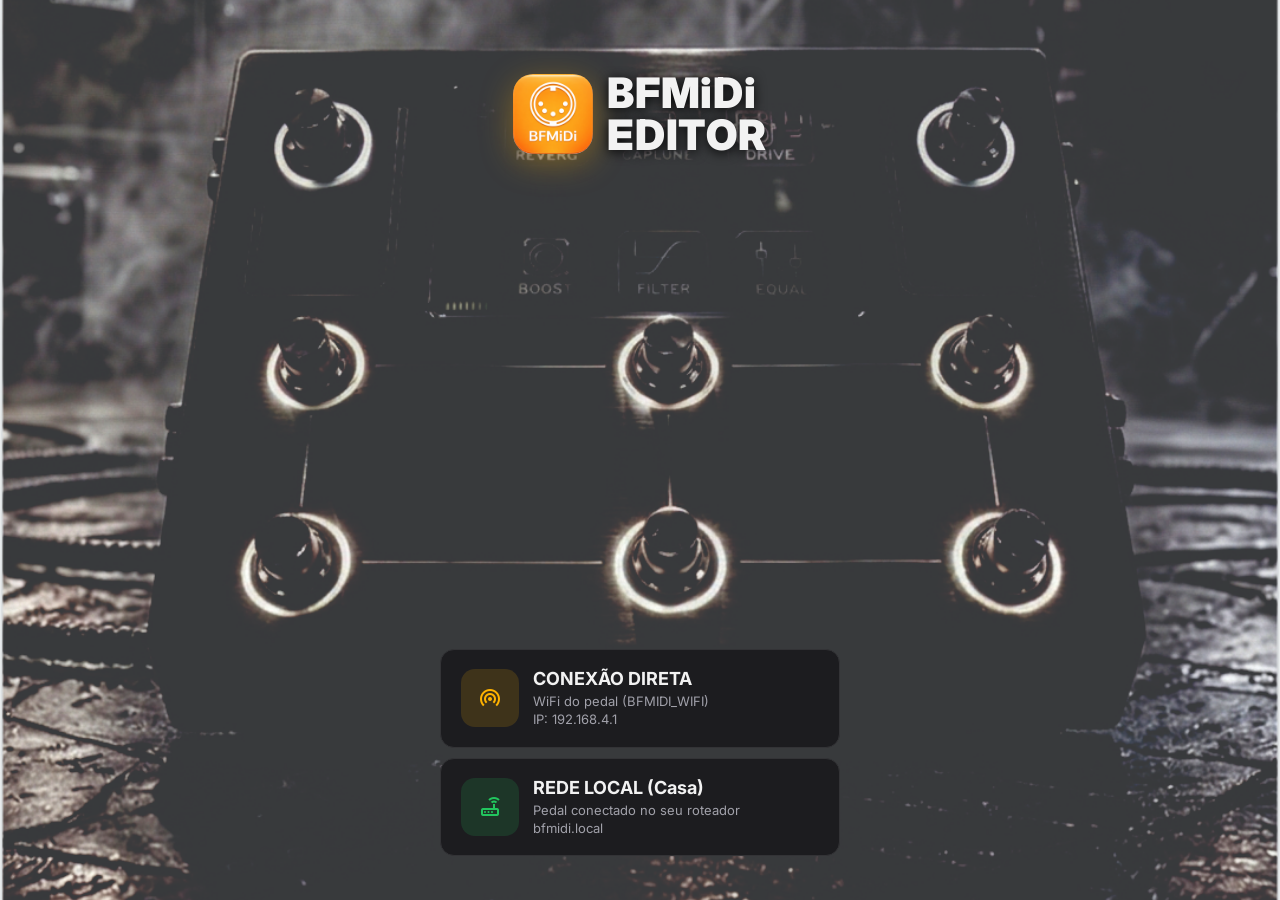
==== index.html @ 35f2f165 "deploy v28" ====
<!doctype html>
<html lang="pt-BR">
<head>
  <meta charset="utf-8" />
  <meta name="viewport" content="width=device-width, initial-scale=1, viewport-fit=cover" />
  <meta name="theme-color" content="#121214" />
  <meta name="mobile-web-app-capable" content="yes">
  <meta name="apple-mobile-web-app-capable" content="yes">
  <meta name="apple-mobile-web-app-status-bar-style" content="black-translucent">
  <meta name="apple-mobile-web-app-title" content="BFMIDI">
  <title>BFMIDI WiFi</title>
  <link rel="manifest" href="./manifest.json" />
  <link rel="apple-touch-icon" href="./assets/icons/icon-192.png" />
  <link href="https://fonts.googleapis.com/css2?family=Inter:wght@300;400;500;600;700;800&display=swap" rel="stylesheet" />
  <link href="https://fonts.googleapis.com/css2?family=Material+Symbols+Outlined:wght,FILL@100..700,0..1&display=swap" rel="stylesheet" />
  <style>
    :root {
      --bg-body: #121214;
      --bg-card: #1c1c1f;
      --bg-card-inner: #232326;
      --accent: #FFB300;
      --accent-hover: #ffc400;
      --accent-glow: rgba(255, 179, 0, 0.35);
      --text-primary: #f2f2f2;
      --text-secondary: #a1a1aa;
      --border-subtle: #333336;
      --ok: #22c55e;
      --warn: #f59e0b;
      --error: #ef4444;
    }

    * { box-sizing: border-box; margin: 0; padding: 0; }

    html, body {
      width: 100%; height: 100%;
      font-family: 'Inter', system-ui, -apple-system, sans-serif;
      background: var(--bg-body);
      color: var(--text-primary);
      -webkit-font-smoothing: antialiased;
      overflow: hidden;
    }

    /* ========== CONNECTION SCREEN ========== */
    #connectionScreen {
      position: fixed; inset: 0;
      display: flex; flex-direction: column;
      align-items: center; justify-content: space-between;
      z-index: 100;
      background: url('./back_app.jpg') center/cover no-repeat, var(--bg-body);
      padding: 0;
      transition: opacity 0.4s, transform 0.4s;
    }
    #connectionScreen.hidden {
      opacity: 0; transform: scale(0.95);
      pointer-events: none;
    }

    .conn-top {
      display: flex; flex-direction: row;
      align-items: center; gap: 14px;
      padding: 72px 24px 0;
      align-self: center;
    }

    .conn-logo {
      width: 80px; height: 80px;
      border-radius: 20px;
      overflow: hidden;
      flex-shrink: 0;
      box-shadow: 0 8px 32px var(--accent-glow);
    }
    .conn-logo img {
      width: 100%; height: 100%;
      object-fit: cover;
      display: block;
    }

    .conn-title {
      font-size: 42px; font-weight: 900;
      line-height: 1;
      letter-spacing: 0.02em;
      text-shadow: 0 2px 12px rgba(0,0,0,0.9);
      white-space: pre-line;
    }
    .conn-sub { display: none; }

    .conn-bottom {
      width: 100%;
      padding: 0 16px 44px;
      display: flex; flex-direction: column;
      align-items: center; gap: 10px;
    }

    .conn-options {
      display: flex; flex-direction: column;
      gap: 10px; width: 100%; max-width: 400px;
    }

    .conn-btn {
      display: flex; align-items: center; gap: 14px;
      padding: 18px 20px;
      background: var(--bg-card);
      border: 1px solid var(--border-subtle);
      border-radius: 14px;
      cursor: pointer;
      transition: all 0.25s;
      text-align: left;
      color: var(--text-primary);
      font-family: inherit;
    }
    .conn-btn:hover, .conn-btn:focus {
      border-color: var(--accent);
      box-shadow: 0 0 20px var(--accent-glow);
      transform: translateY(-2px);
    }
    .conn-btn:active {
      transform: translateY(0);
    }

    .conn-btn .icon-circle {
      width: 58px; height: 58px; flex-shrink: 0;
      border-radius: 14px;
      display: flex; align-items: center; justify-content: center;
      font-size: 30px;
    }
    .conn-btn.direct .icon-circle {
      background: rgba(255, 179, 0, 0.15);
      color: var(--accent);
    }
    .conn-btn.sta .icon-circle {
      background: rgba(34, 197, 94, 0.15);
      color: var(--ok);
    }

    .conn-btn-text h3 {
      font-size: 18px; font-weight: 700;
      margin-bottom: 3px;
    }
    .conn-btn-text p {
      font-size: 13px; color: var(--text-secondary);
      line-height: 1.4;
    }

    /* STA IP Input */
    .sta-input-row {
      display: none;
      flex-direction: column; gap: 10px;
      width: 100%; max-width: 340px;
      margin-top: 6px;
      animation: slideDown 0.3s ease;
    }
    .sta-input-row.visible { display: flex; }

    @keyframes slideDown {
      from { opacity: 0; transform: translateY(-8px); }
      to   { opacity: 1; transform: translateY(0); }
    }

    .sta-input-row input {
      width: 100%; padding: 14px 16px;
      background: var(--bg-card-inner);
      border: 1px solid var(--border-subtle);
      border-radius: 10px;
      color: var(--text-primary);
      font-family: 'Inter', monospace;
      font-size: 15px;
      outline: none;
      transition: border-color 0.2s;
    }
    .sta-input-row input:focus {
      border-color: var(--accent);
    }
    .sta-input-row input::placeholder {
      color: #555;
    }

    .sta-connect-btn {
      padding: 14px;
      background: var(--accent);
      color: #121214;
      border: none; border-radius: 10px;
      font-family: inherit;
      font-size: 14px; font-weight: 700;
      cursor: pointer;
      transition: background 0.2s, transform 0.15s;
    }
    .sta-connect-btn:hover { background: var(--accent-hover); }
    .sta-connect-btn:active { transform: scale(0.97); }

    /* ========== LOADING OVERLAY ========== */
    #loadingOverlay {
      position: fixed; inset: 0;
      display: none;
      flex-direction: column;
      align-items: center; justify-content: center;
      z-index: 200;
      background: rgba(18, 18, 20, 0.92);
      backdrop-filter: blur(8px);
    }
    #loadingOverlay.active { display: flex; }

    .spinner {
      width: 44px; height: 44px;
      border: 3px solid var(--border-subtle);
      border-top-color: var(--accent);
      border-radius: 50%;
      animation: spin 0.8s linear infinite;
      margin-bottom: 16px;
    }
    @keyframes spin { to { transform: rotate(360deg); } }

    .loading-text {
      font-size: 14px; color: var(--text-secondary);
    }

    /* ========== APP SHELL ========== */
    #appShell {
      display: none;
      flex-direction: column;
      width: 100%; height: 100%;
    }
    #appShell.active { display: flex; }

    /* Top Bar */
    .top-bar {
      display: flex; align-items: center;
      height: 52px; flex-shrink: 0;
      padding: 0 12px;
      background: var(--bg-card);
      border-bottom: 1px solid var(--border-subtle);
      gap: 10px;
    }
    .top-bar-logo {
      width: 32px; height: 32px;
      border-radius: 8px;
      background: linear-gradient(135deg, var(--accent) 0%, #e68a00 100%);
      display: flex; align-items: center; justify-content: center;
      font-size: 13px; font-weight: 800; color: #121214;
      flex-shrink: 0;
    }
    .top-bar-title {
      font-size: 15px; font-weight: 700;
      flex: 1;
    }
    .top-bar-status {
      display: flex; align-items: center; gap: 6px;
      font-size: 10px; font-weight: 600;
      color: var(--ok);
      text-transform: uppercase;
      letter-spacing: 0.5px;
    }
    .status-dot {
      width: 7px; height: 7px;
      border-radius: 50%;
      background: var(--ok);
      box-shadow: 0 0 6px var(--ok);
      animation: pulse 2s ease infinite;
    }
    @keyframes pulse {
      0%, 100% { opacity: 1; }
      50% { opacity: 0.4; }
    }

    .btn-disconnect-top {
      background: none; border: none;
      color: var(--text-secondary);
      cursor: pointer; font-size: 20px;
      padding: 4px;
      display: flex; align-items: center;
      transition: color 0.2s;
    }
    .btn-disconnect-top:hover { color: var(--error); }

    /* iframe */
    #editorFrame {
      flex: 1;
      width: 100%;
      border: none;
      background: var(--bg-body);
    }

    /* Bottom Nav */
    .bottom-nav {
      display: flex;
      height: 56px; flex-shrink: 0;
      background: var(--bg-card);
      border-top: 1px solid var(--border-subtle);
    }
    .nav-tab {
      flex: 1;
      display: flex; flex-direction: column;
      align-items: center; justify-content: center;
      gap: 3px;
      background: none; border: none;
      color: var(--text-secondary);
      font-family: inherit;
      font-size: 9px; font-weight: 600;
      text-transform: uppercase;
      letter-spacing: 0.5px;
      cursor: pointer;
      transition: color 0.2s;
      position: relative;
    }
    .nav-tab .material-symbols-outlined { font-size: 22px; }
    .nav-tab.active {
      color: var(--accent);
    }
    .nav-tab.active::after {
      content: '';
      position: absolute; top: 0; left: 20%; right: 20%;
      height: 2px;
      background: var(--accent);
      border-radius: 0 0 2px 2px;
    }

    /* ========== ERROR TOAST ========== */
    #errorToast {
      position: fixed; bottom: 80px; left: 50%;
      transform: translateX(-50%) translateY(20px);
      background: #1e1e22;
      border: 1px solid var(--error);
      color: var(--text-primary);
      padding: 12px 20px;
      border-radius: 12px;
      font-size: 13px;
      max-width: 320px;
      text-align: center;
      opacity: 0;
      pointer-events: none;
      transition: opacity 0.3s, transform 0.3s;
      z-index: 300;
    }
    #errorToast.show {
      opacity: 1; transform: translateX(-50%) translateY(0);
      pointer-events: auto;
    }

    /* History section */
    .conn-history {
      width: 100%; max-width: 340px;
      margin-top: 20px;
    }
    .conn-history-title {
      font-size: 11px;
      color: var(--text-secondary);
      text-transform: uppercase;
      letter-spacing: 0.5px;
      margin-bottom: 8px;
      font-weight: 600;
    }
    .history-chip {
      display: inline-flex;
      align-items: center; gap: 6px;
      padding: 8px 14px;
      background: var(--bg-card-inner);
      border: 1px solid var(--border-subtle);
      border-radius: 8px;
      color: var(--text-primary);
      font-size: 13px;
      font-family: monospace;
      cursor: pointer;
      transition: all 0.2s;
      margin-right: 6px;
      margin-bottom: 6px;
    }
    .history-chip:hover {
      border-color: var(--accent);
      box-shadow: 0 0 10px var(--accent-glow);
    }
    .history-chip .material-symbols-outlined {
      font-size: 14px; color: var(--accent);
    }
  </style>
</head>
<body>

  <!-- ===== CONNECTION SCREEN ===== -->
  <div id="connectionScreen">
    <div class="conn-top">
      <div class="conn-logo"><img src="./assets/icons/icon-192.png" alt="BFMIDI" /></div>
      <h1 class="conn-title">BFMiDi&#10;EDITOR</h1>
    </div>

    <div class="conn-bottom">
      <div class="conn-options">
        <!-- DIRECT AP -->
        <button class="conn-btn direct" id="btnDirect" type="button">
          <div class="icon-circle">
            <span class="material-symbols-outlined">wifi_tethering</span>
          </div>
          <div class="conn-btn-text">
            <h3>CONEXÃO DIRETA</h3>
            <p>WiFi do pedal (BFMIDI_WIFI)<br>IP: 192.168.4.1</p>
          </div>
        </button>

        <!-- STA / HOME NETWORK -->
        <button class="conn-btn sta" id="btnSta" type="button">
          <div class="icon-circle">
            <span class="material-symbols-outlined">router</span>
          </div>
          <div class="conn-btn-text">
            <h3>REDE LOCAL (Casa)</h3>
            <p>Pedal conectado no seu roteador<br>bfmidi.local</p>
          </div>
        </button>
      </div>

      <!-- STA IP Input -->
      <div class="sta-input-row" id="staInputRow">
        <input type="text" id="staIpInput" placeholder="IP ou bfmidi.local" autocomplete="off" spellcheck="false" />
        <button class="sta-connect-btn" id="btnStaConnect" type="button">CONECTAR</button>
      </div>
    </div>

  </div>

  <!-- ===== LOADING OVERLAY ===== -->
  <div id="loadingOverlay">
    <div class="spinner"></div>
    <div class="loading-text" id="loadingText">Conectando ao BFMIDI...</div>
  </div>

  <!-- ===== ERROR TOAST ===== -->
  <div id="errorToast" role="alert"></div>

  <!-- ===== APP SHELL ===== -->
  <div id="appShell">
    <!-- Top Bar -->
    <div class="top-bar">
      <div class="top-bar-logo">BF</div>
      <div class="top-bar-title">BFMIDI</div>
      <div class="top-bar-status">
        <div class="status-dot"></div>
        <span id="connLabel">ONLINE</span>
      </div>
      <button class="btn-disconnect-top" id="btnDisconnect" type="button" title="Desconectar">
        <span class="material-symbols-outlined">logout</span>
      </button>
    </div>

    <!-- Editor iframe -->
    <iframe id="editorFrame" title="BFMIDI Editor" sandbox="allow-scripts allow-forms allow-same-origin"></iframe>

    <!-- Bottom Navigation -->
    <div class="bottom-nav">
      <button class="nav-tab active" data-page="preset-config" id="tabPreset" type="button">
        <span class="material-symbols-outlined">tune</span>
        Presets
      </button>
      <button class="nav-tab" data-page="global-config" id="tabGlobal" type="button">
        <span class="material-symbols-outlined">settings_input_component</span>
        Global
      </button>
      <button class="nav-tab" data-page="system" id="tabSystem" type="button">
        <span class="material-symbols-outlined">settings</span>
        System
      </button>
    </div>
  </div>

  <script>
    // ========================================================================
    //  BFMIDI WiFi App — Shell + WiFi Bridge
    // ========================================================================
    (() => {
      "use strict";

      // =====================================================================
      //  CONFIGURATION — Adjust these paths to match your GitHub Pages layout
      // =====================================================================
      // Base path where the external editor pages live relative to this shell.
      // Since the pages are bundled locally in this same folder, use "."
      const EDITOR_BASE_PATH = ".";

      const PAGE_MAP = {
        "preset-config": `${EDITOR_BASE_PATH}/preset-config/`,
        "global-config": `${EDITOR_BASE_PATH}/global-config/`,
        "system":        `${EDITOR_BASE_PATH}/system/`
      };
      // =====================================================================

      // --- Storage helpers ---
      const STORAGE_KEY = "bfmidi_wifi_history";
      const MAX_HISTORY = 5;

      function loadHistory() {
        try {
          return JSON.parse(localStorage.getItem(STORAGE_KEY) || "[]");
        } catch { return []; }
      }
      function saveToHistory(ip) {
        const list = loadHistory().filter(i => i !== ip);
        list.unshift(ip);
        if (list.length > MAX_HISTORY) list.length = MAX_HISTORY;
        try { localStorage.setItem(STORAGE_KEY, JSON.stringify(list)); } catch {}
      }

      // --- DOM refs ---
      const $ = (id) => document.getElementById(id);
      const connectionScreen = $("connectionScreen");
      const loadingOverlay    = $("loadingOverlay");
      const loadingText       = $("loadingText");
      const appShell          = $("appShell");
      const editorFrame       = $("editorFrame");
      const errorToast        = $("errorToast");
      const btnDirect         = $("btnDirect");
      const btnSta            = $("btnSta");
      const staInputRow       = $("staInputRow");
      const staIpInput        = $("staIpInput");
      const btnStaConnect     = $("btnStaConnect");
      const btnDisconnect     = $("btnDisconnect");
      const connLabel         = $("connLabel");
      const historySection    = $("historySection");
      const historyChips      = $("historyChips");

      let currentIp = null;
      let currentPage = "preset-config";
      let espBaseUrl = null;

      // --- History chips ---
      function renderHistory() {
        const list = loadHistory();
        if (!list.length) { historySection.style.display = "none"; return; }
        historySection.style.display = "block";
        historyChips.innerHTML = list.map(ip =>
          `<span class="history-chip" data-ip="${ip}">
            <span class="material-symbols-outlined">history</span>
            ${ip}
          </span>`
        ).join("");

        historyChips.querySelectorAll(".history-chip").forEach(chip => {
          chip.addEventListener("click", () => connectTo(chip.dataset.ip));
        });
      }

      // --- Toast ---
      let toastTimer = null;
      function showToast(msg, durationMs = 4000) {
        errorToast.textContent = msg;
        errorToast.classList.add("show");
        clearTimeout(toastTimer);
        toastTimer = setTimeout(() => errorToast.classList.remove("show"), durationMs);
      }

      // --- Loading ---
      function showLoading(msg) {
        loadingText.textContent = msg || "Conectando ao BFMIDI...";
        loadingOverlay.classList.add("active");
      }
      function hideLoading() {
        loadingOverlay.classList.remove("active");
      }

      // =====================================================================
      //  WiFi Bridge — Replaces the USB bridge for WiFi communication
      //  The parity-bridge-client.js inside the editor iframe will find this
      //  bridge on window.parent.BFMIDIExternalBridge and use it to redirect
      //  all API fetch() calls to the ESP32 over HTTP.
      // =====================================================================
      function setupWifiBridge(baseUrl) {
        window.BFMIDIExternalBridge = {
          request: async (url, init) => {
            // Rewrite: extract path + query from the editor's URL and
            // redirect to the ESP32's IP address
            const parsed = new URL(url);
            const targetUrl = `${baseUrl}${parsed.pathname}${parsed.search}`;

            console.log(`[WiFi Bridge] ${init?.method || "GET"} ${targetUrl}`);

            // Use text/plain for POST to avoid CORS preflight (OPTIONS round-trip)
            const method = init?.method || "GET";
            const headers = { ...(init?.headers || {}) };
            if (method !== "GET" && method !== "HEAD" && headers["content-type"]?.includes("application/json")) {
              headers["content-type"] = "text/plain;charset=UTF-8";
            }

            const resp = await fetch(targetUrl, {
              method,
              headers,
              body: init?.body ?? undefined,
              mode: "cors"
            });

            const body = await resp.text();
            const respHeaders = {};
            resp.headers.forEach((v, k) => { respHeaders[k] = v; });

            return { body, status: resp.status, headers: respHeaders };
          }
        };
        console.log("[WiFi Bridge] Bridge configurada para", baseUrl);
      }

      function teardownWifiBridge() {
        delete window.BFMIDIExternalBridge;
      }

      // --- Connection ---
      async function connectTo(ip) {
        currentIp = ip.replace(/\/+$/, "");
        espBaseUrl = currentIp.startsWith("http") ? currentIp : `http://${currentIp}`;

        showLoading(`Conectando a ${currentIp}...`);

        // Test connection with a lightweight API call
        let reachable = false;
        try {
          const controller = new AbortController();
          const timeout = setTimeout(() => controller.abort(), 5000);
          const resp = await fetch(`${espBaseUrl}/api/system/info`, {
            signal: controller.signal,
            mode: "cors"
          });
          clearTimeout(timeout);
          reachable = resp.ok;
        } catch (err) {
          console.warn("Fetch test failed:", err);
          // Optimistic — let iframe try anyway
          reachable = true;
        }

        if (!reachable) {
          hideLoading();
          showToast(`Não foi possível alcançar ${currentIp}. Verifique se o WiFi está conectado ao pedal.`);
          return;
        }

        // Set up the WiFi bridge BEFORE loading the iframe
        setupWifiBridge(espBaseUrl);

        saveToHistory(currentIp);
        connLabel.textContent = currentIp;

        // Load the external editor page in iframe (from same GitHub Pages origin)
        currentPage = "preset-config";
        editorFrame.src = PAGE_MAP[currentPage];

        editorFrame.onload = () => {
          hideLoading();
          connectionScreen.classList.add("hidden");
          appShell.classList.add("active");
        };

        editorFrame.onerror = () => {
          hideLoading();
          showToast("Erro ao carregar a página do editor.");
        };

        // Safety timeout
        setTimeout(() => {
          if (!appShell.classList.contains("active")) {
            hideLoading();
            connectionScreen.classList.add("hidden");
            appShell.classList.add("active");
          }
        }, 8000);
      }

      function disconnect() {
        editorFrame.src = "about:blank";
        teardownWifiBridge();
        appShell.classList.remove("active");
        connectionScreen.classList.remove("hidden");
        currentIp = null;
        espBaseUrl = null;
        renderHistory();
        document.querySelectorAll(".nav-tab").forEach(t => t.classList.remove("active"));
        document.querySelector('[data-page="preset-config"]').classList.add("active");
        currentPage = "preset-config";
      }

      // --- Navigation ---
      document.querySelectorAll(".nav-tab").forEach(tab => {
        tab.addEventListener("click", () => {
          const page = tab.dataset.page;
          if (page === currentPage || !currentIp) return;

          document.querySelectorAll(".nav-tab").forEach(t => t.classList.remove("active"));
          tab.classList.add("active");
          currentPage = page;

          editorFrame.src = PAGE_MAP[page];
        });
      });

      // --- Event Listeners ---
      btnDirect.addEventListener("click", () => {
        connectTo("192.168.4.1");
      });

      btnSta.addEventListener("click", () => {
        connectTo("bfmidi.local");
      });

      btnStaConnect.addEventListener("click", () => {
        const ip = staIpInput.value.trim();
        if (!ip) {
          showToast("Digite o IP ou endereço do pedal.");
          return;
        }
        connectTo(ip);
      });

      staIpInput.addEventListener("keydown", (e) => {
        if (e.key === "Enter") btnStaConnect.click();
      });

      btnDisconnect.addEventListener("click", disconnect);

      // --- Force connection screen on every app open/resume ---
      function resetToConnectionScreen() {
        editorFrame.src = "about:blank";
        teardownWifiBridge();
        appShell.classList.remove("active");
        connectionScreen.classList.remove("hidden");
        loadingOverlay.classList.remove("active");
        staInputRow.classList.remove("visible");
        currentIp = null;
        espBaseUrl = null;
        currentPage = "preset-config";
        document.querySelectorAll(".nav-tab").forEach(t => t.classList.remove("active"));
        document.querySelector('[data-page="preset-config"]').classList.add("active");
        renderHistory();
      }

      window.addEventListener("pageshow", () => {
        resetToConnectionScreen();
      });

      document.addEventListener("visibilitychange", () => {
        if (document.visibilityState === "visible") {
          resetToConnectionScreen();
        }
      });

      // --- Init ---
      resetToConnectionScreen();

      // Register Service Worker
      if ("serviceWorker" in navigator) {
        navigator.serviceWorker.register("./sw.js").catch(err => {
          console.warn("SW registration failed:", err);
        });

        // Recarrega automaticamente quando o SW ativa uma nova versão
        navigator.serviceWorker.addEventListener("message", (event) => {
          if (event.data?.type === "SW_UPDATED") {
            window.location.reload();
          }
        });
      }
    })();
  </script>
</body>
</html>
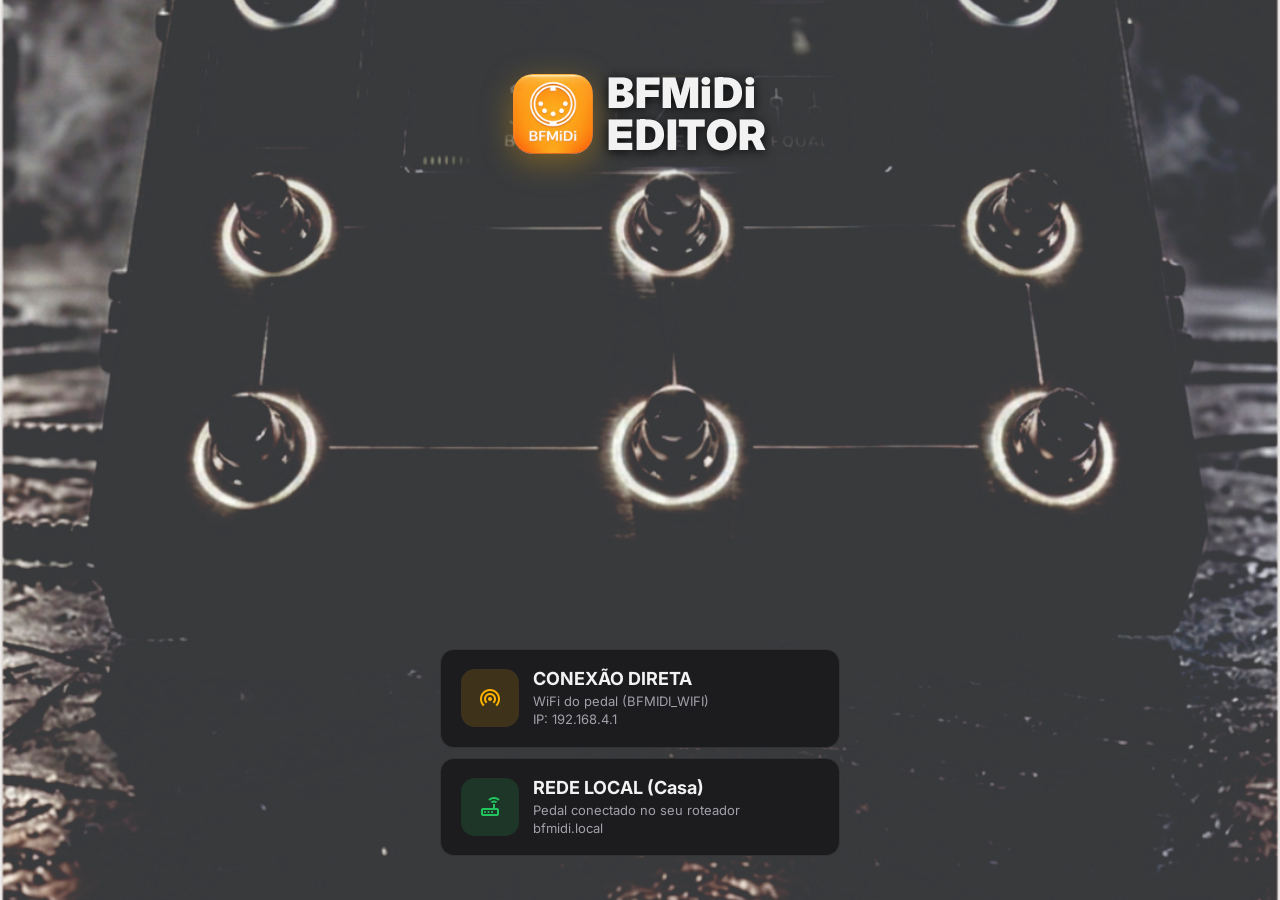
==== commit d914a2ea: "deploy v29" ====
--- a/index.html
+++ b/index.html
@@ -46,7 +46,7 @@
       display: flex; flex-direction: column;
       align-items: center; justify-content: space-between;
       z-index: 100;
-      background: url('./back_app.jpg') center/cover no-repeat, var(--bg-body);
+      background: url('./back_app2.jpg') center/cover no-repeat, var(--bg-body);
       padding: 0;
       transition: opacity 0.4s, transform 0.4s;
     }
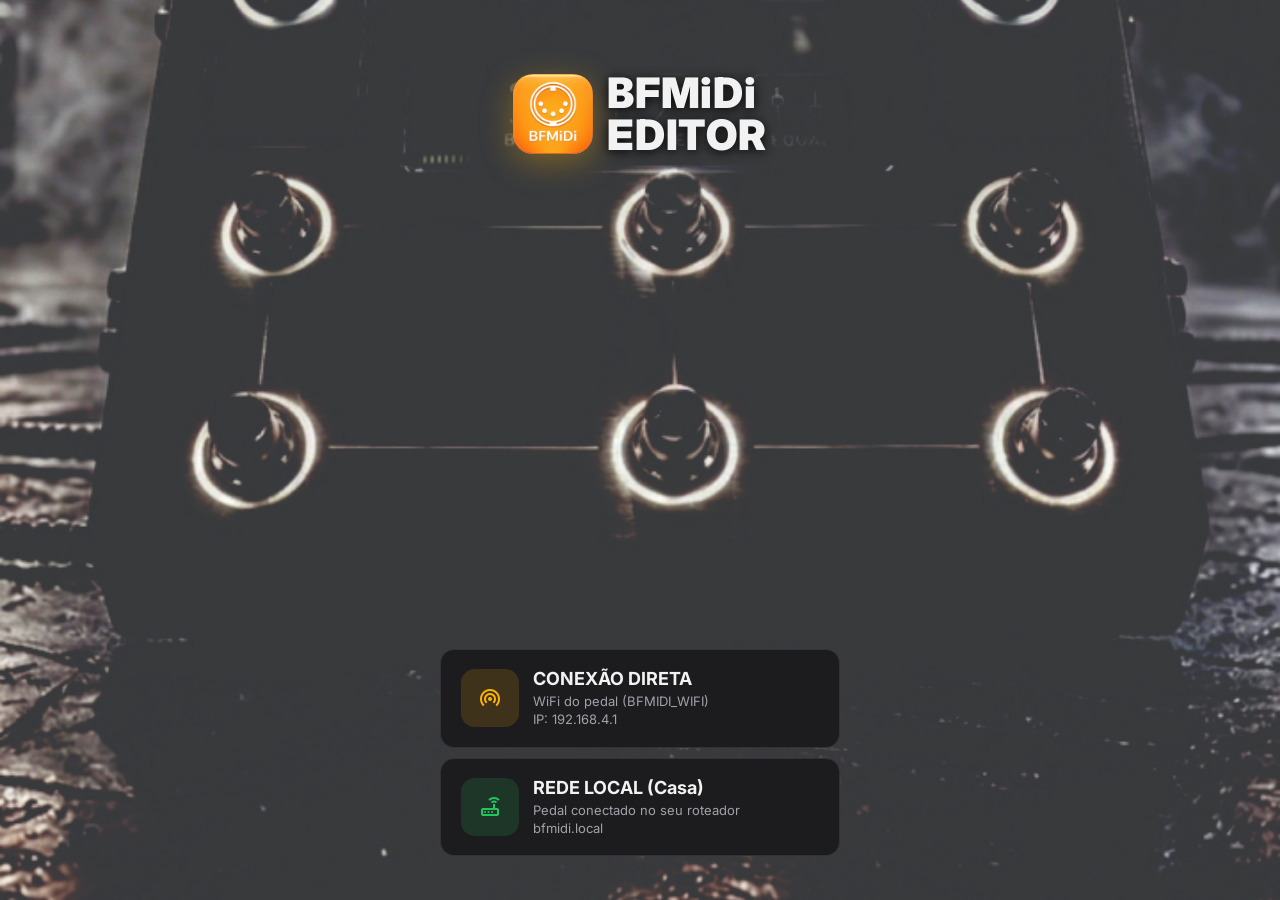
==== commit 4e19eb78: "deploy v31" ====
--- a/index.html
+++ b/index.html
@@ -121,7 +121,7 @@
       width: 58px; height: 58px; flex-shrink: 0;
       border-radius: 14px;
       display: flex; align-items: center; justify-content: center;
-      font-size: 30px;
+      font-size: 46px;
     }
     .conn-btn.direct .icon-circle {
       background: rgba(255, 179, 0, 0.15);
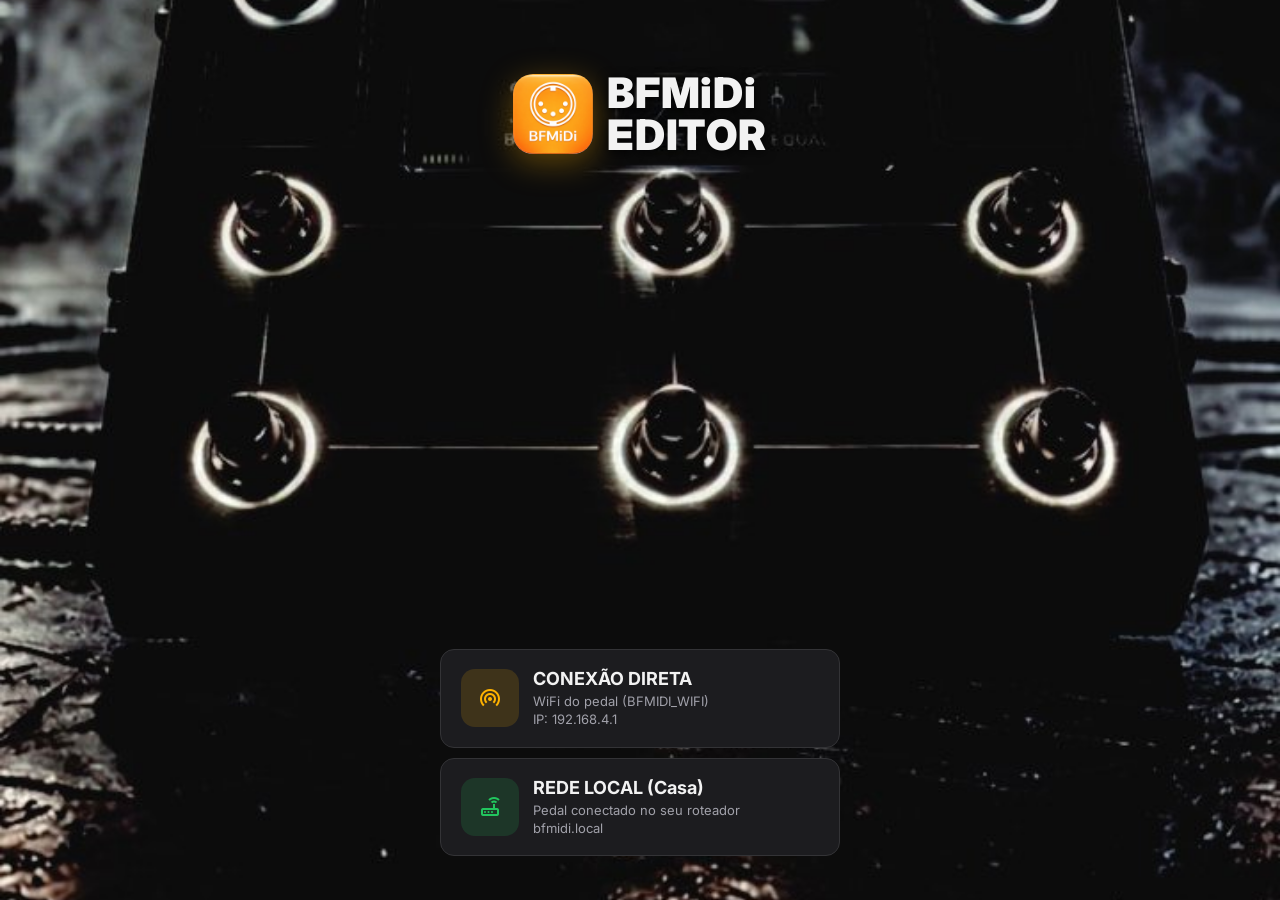
==== commit b888e1d0: "deploy v35" ====
--- a/index.html
+++ b/index.html
@@ -520,9 +520,11 @@
 
       // --- History chips ---
       function renderHistory() {
+        if (!historySection) return;
         const list = loadHistory();
         if (!list.length) { historySection.style.display = "none"; return; }
         historySection.style.display = "block";
+        if (!historyChips) return;
         historyChips.innerHTML = list.map(ip =>
           `<span class="history-chip" data-ip="${ip}">
             <span class="material-symbols-outlined">history</span>
@@ -659,6 +661,7 @@
       }
 
       function disconnect() {
+        editorFrame.onload = null;
         editorFrame.src = "about:blank";
         teardownWifiBridge();
         appShell.classList.remove("active");
@@ -711,6 +714,7 @@
 
       // --- Force connection screen on every app open/resume ---
       function resetToConnectionScreen() {
+        editorFrame.onload = null;
         editorFrame.src = "about:blank";
         teardownWifiBridge();
         appShell.classList.remove("active");
@@ -751,6 +755,13 @@
           }
         });
       }
+
+      // Recebe pedido de desconexão dos iframes filhos
+      window.addEventListener("message", (event) => {
+        if (event.data?.type === "DISCONNECT") {
+          disconnect();
+        }
+      });
     })();
   </script>
 </body>
